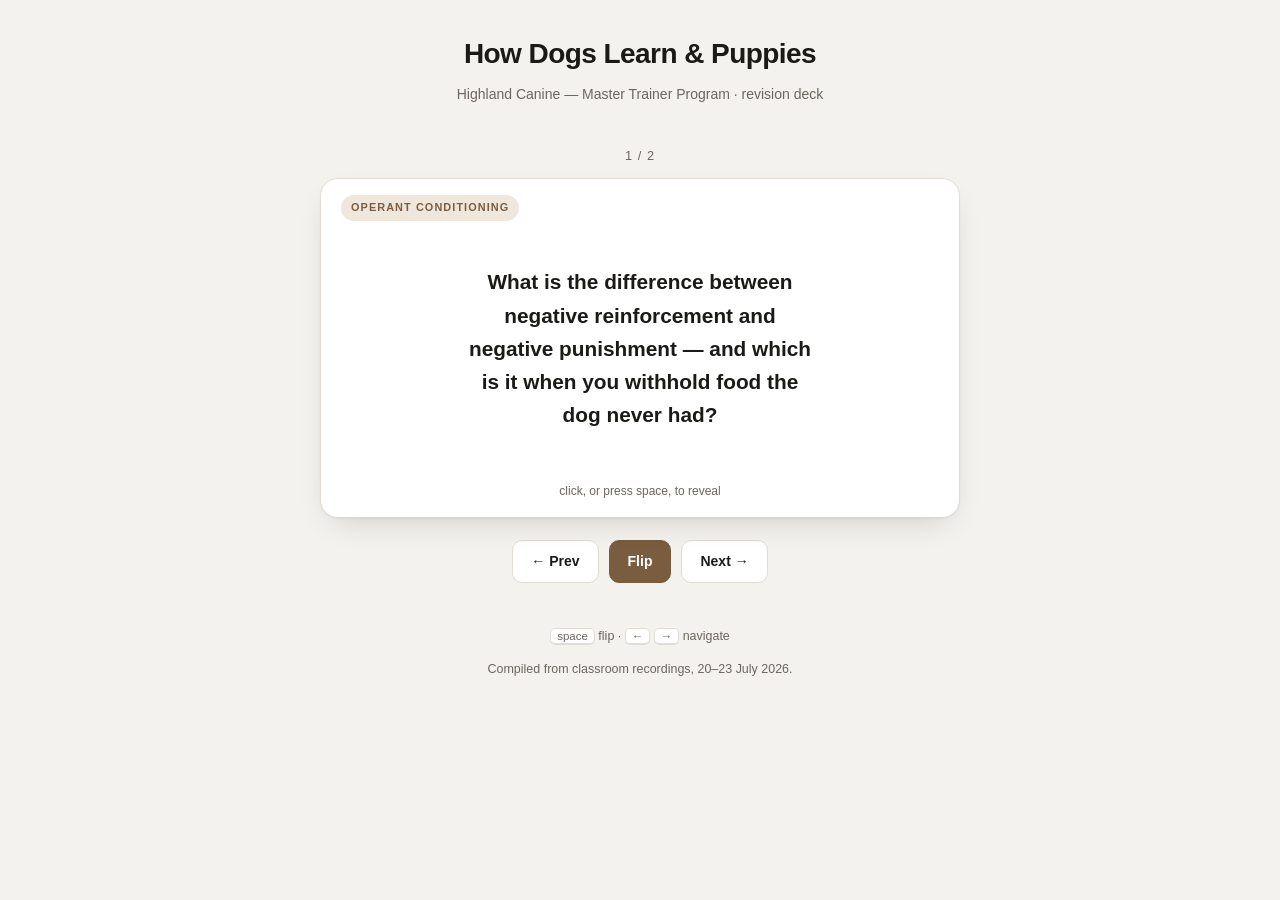
==== index.html @ 69a4d16a "Add flashcard deck: How Dogs Learn & Puppies" ====
<!DOCTYPE html>
<html lang="en">
<head>
<meta charset="utf-8">
<meta name="viewport" content="width=device-width, initial-scale=1">
<title>Highland Canine — Revision Flashcards</title>
<meta name="description" content="Revision flashcards for the Highland Canine Master Trainer Program.">
<style>
  :root {
    --bg: #f4f2ee;
    --surface: #ffffff;
    --ink: #1b1a17;
    --ink-soft: #6b6660;
    --line: #e0dcd5;
    --accent: #7a5c3e;
    --accent-soft: #f0e7dc;
    --shadow: 0 1px 2px rgba(0,0,0,.05), 0 12px 32px -12px rgba(0,0,0,.18);
  }
  @media (prefers-color-scheme: dark) {
    :root {
      --bg: #16151a;
      --surface: #212027;
      --ink: #f0eee9;
      --ink-soft: #9d978e;
      --line: #33323b;
      --accent: #d0a97c;
      --accent-soft: #2c2831;
      --shadow: 0 1px 2px rgba(0,0,0,.3), 0 12px 32px -12px rgba(0,0,0,.6);
    }
  }

  * { box-sizing: border-box; }
  html, body { margin: 0; padding: 0; }
  body {
    background: var(--bg);
    color: var(--ink);
    font: 16px/1.6 ui-sans-serif, -apple-system, "Segoe UI", Roboto, sans-serif;
    min-height: 100vh;
    display: flex;
    flex-direction: column;
    align-items: center;
    padding: 32px 20px 48px;
    -webkit-font-smoothing: antialiased;
  }

  header { text-align: center; margin-bottom: 28px; max-width: 640px; }
  h1 {
    font-size: clamp(1.35rem, 4vw, 1.75rem);
    margin: 0 0 6px;
    letter-spacing: -.02em;
    font-weight: 650;
  }
  .sub { color: var(--ink-soft); font-size: .875rem; margin: 0; }

  .counter {
    font-variant-numeric: tabular-nums;
    color: var(--ink-soft);
    font-size: .8rem;
    letter-spacing: .08em;
    text-transform: uppercase;
    margin-bottom: 12px;
  }

  /* ---- card ---- */
  .stage { width: min(640px, 100%); perspective: 1600px; }
  .card {
    position: relative;
    width: 100%;
    min-height: 340px;
    cursor: pointer;
    transform-style: preserve-3d;
    transition: transform .55s cubic-bezier(.4,.2,.2,1);
  }
  .card.flipped { transform: rotateY(180deg); }

  .face {
    position: absolute;
    inset: 0;
    backface-visibility: hidden;
    -webkit-backface-visibility: hidden;
    background: var(--surface);
    border: 1px solid var(--line);
    border-radius: 18px;
    box-shadow: var(--shadow);
    padding: 36px 32px;
    display: flex;
    flex-direction: column;
    justify-content: center;
    align-items: center;
    text-align: center;
    overflow-y: auto;
  }
  .face.back { transform: rotateY(180deg); }

  .tag {
    position: absolute;
    top: 16px;
    left: 20px;
    font-size: .68rem;
    letter-spacing: .1em;
    text-transform: uppercase;
    color: var(--accent);
    background: var(--accent-soft);
    padding: 4px 10px;
    border-radius: 999px;
    font-weight: 600;
  }

  .q { font-size: clamp(1.05rem, 2.6vw, 1.3rem); font-weight: 600; margin: 0; max-width: 30ch; }
  .hint { position: absolute; bottom: 16px; font-size: .75rem; color: var(--ink-soft); }

  .a { text-align: left; width: 100%; margin: 0; }
  .a p { margin: 0 0 12px; }
  .a p:last-child { margin-bottom: 0; }
  .a strong { color: var(--accent); }
  .a ul { margin: 0; padding-left: 20px; }
  .a li { margin-bottom: 8px; }
  .a li:last-child { margin-bottom: 0; }

  /* ---- controls ---- */
  .controls { display: flex; gap: 10px; margin-top: 22px; align-items: center; }
  button {
    font: inherit;
    font-size: .875rem;
    font-weight: 550;
    color: var(--ink);
    background: var(--surface);
    border: 1px solid var(--line);
    border-radius: 10px;
    padding: 9px 18px;
    cursor: pointer;
    transition: background .15s, border-color .15s, transform .08s;
  }
  button:hover { border-color: var(--accent); }
  button:active { transform: translateY(1px); }
  button.primary { background: var(--accent); color: var(--surface); border-color: var(--accent); }
  @media (prefers-color-scheme: dark) {
    button.primary { color: #16151a; }
  }

  footer { margin-top: 32px; font-size: .78rem; color: var(--ink-soft); text-align: center; }
  kbd {
    font: inherit; font-size: .72rem;
    background: var(--surface); border: 1px solid var(--line);
    border-bottom-width: 2px; border-radius: 5px;
    padding: 1px 6px;
  }
  @media (max-width: 480px) {
    .card { min-height: 300px; }
    .face { padding: 30px 22px; }
    footer .keys { display: none; }
  }
</style>
</head>
<body>

<header>
  <h1>How Dogs Learn &amp; Puppies</h1>
  <p class="sub">Highland Canine — Master Trainer Program · revision deck</p>
</header>

<p class="counter"><span id="pos">1</span> / <span id="total">2</span></p>

<div class="stage">
  <div class="card" id="card">
    <div class="face front">
      <span class="tag" id="tagF"></span>
      <p class="q" id="question"></p>
      <span class="hint">click, or press space, to reveal</span>
    </div>
    <div class="face back">
      <span class="tag" id="tagB"></span>
      <div class="a" id="answer"></div>
    </div>
  </div>
</div>

<div class="controls">
  <button id="prev" aria-label="Previous card">← Prev</button>
  <button id="flip" class="primary">Flip</button>
  <button id="next" aria-label="Next card">Next →</button>
</div>

<footer>
  <p class="keys">
    <kbd>space</kbd> flip · <kbd>←</kbd> <kbd>→</kbd> navigate
  </p>
  <p>Compiled from classroom recordings, 20–23 July 2026.</p>
</footer>

<script>
/* ------------------------------------------------------------------
   To add more cards, append objects to this list. That's the only
   part of the file you need to touch.
   ------------------------------------------------------------------ */
const CARDS = [
  {
    topic: "Operant conditioning",
    q: "What is the difference between negative reinforcement and negative punishment — and which is it when you withhold food the dog never had?",
    a: `<ul>
          <li><strong>Negative reinforcement</strong> — removing an undesirable stimulus in order to <em>increase</em> a behaviour.</li>
          <li><strong>Negative punishment</strong> — removing a desirable stimulus the dog <em>already has</em>, in order to <em>decrease</em> a behaviour (e.g. taking food away after the dog grabs it).</li>
          <li><strong>Withholding food never given is neither.</strong> Nothing has been added or removed. This is properly handled with a <strong>No Reward Mark (NRM)</strong>: a consistent signal — visual, physical or olfactory — telling the dog no reward is coming.</li>
        </ul>`
  },
  {
    topic: "Training structure",
    q: "Name the four phases of training, and identify which is most often rushed and which is most often neglected.",
    a: `<ul>
          <li><strong>1. Acquisition (Teaching)</strong> — the dog learns a brand-new behaviour. Should take the longest; <strong>rushing this is the most common trainer mistake</strong>.</li>
          <li><strong>2. Correction</strong> — the behaviour becomes non-optional; consistent consequences make it obligatory.</li>
          <li><strong>3. Proofing</strong> — the behaviour must hold up in distracting, high-stimulation environments (&ldquo;the three-ring circus&rdquo;).</li>
          <li><strong>4. Maintenance</strong> — <strong>the most neglected phase.</strong> Includes teaching the owner/handler to sustain the behaviour. The trainer hasn't finished the job until that knowledge transfers to the humans.</li>
        </ul>`
  }
];

const card = document.getElementById('card');
const qEl = document.getElementById('question');
const aEl = document.getElementById('answer');
const tagF = document.getElementById('tagF');
const tagB = document.getElementById('tagB');
const posEl = document.getElementById('pos');

let i = 0;

function render() {
  const c = CARDS[i];
  card.classList.remove('flipped');
  // wait for the flip-back to finish before swapping text, so it isn't visible mid-turn
  setTimeout(() => {
    qEl.textContent = c.q;
    aEl.innerHTML = c.a;
    tagF.textContent = tagB.textContent = c.topic;
    posEl.textContent = i + 1;
  }, card.dataset.first ? 0 : 180);
  card.dataset.first = "";
}

function flip() { card.classList.toggle('flipped'); }
function go(step) { i = (i + step + CARDS.length) % CARDS.length; render(); }

document.getElementById('total').textContent = CARDS.length;
document.getElementById('flip').onclick = flip;
card.onclick = flip;
document.getElementById('next').onclick = (e) => { e.stopPropagation(); go(1); };
document.getElementById('prev').onclick = (e) => { e.stopPropagation(); go(-1); };

document.addEventListener('keydown', (e) => {
  if (e.key === ' ' || e.key === 'Enter') { e.preventDefault(); flip(); }
  else if (e.key === 'ArrowRight') go(1);
  else if (e.key === 'ArrowLeft') go(-1);
});

card.dataset.first = "1";
render();
</script>

</body>
</html>
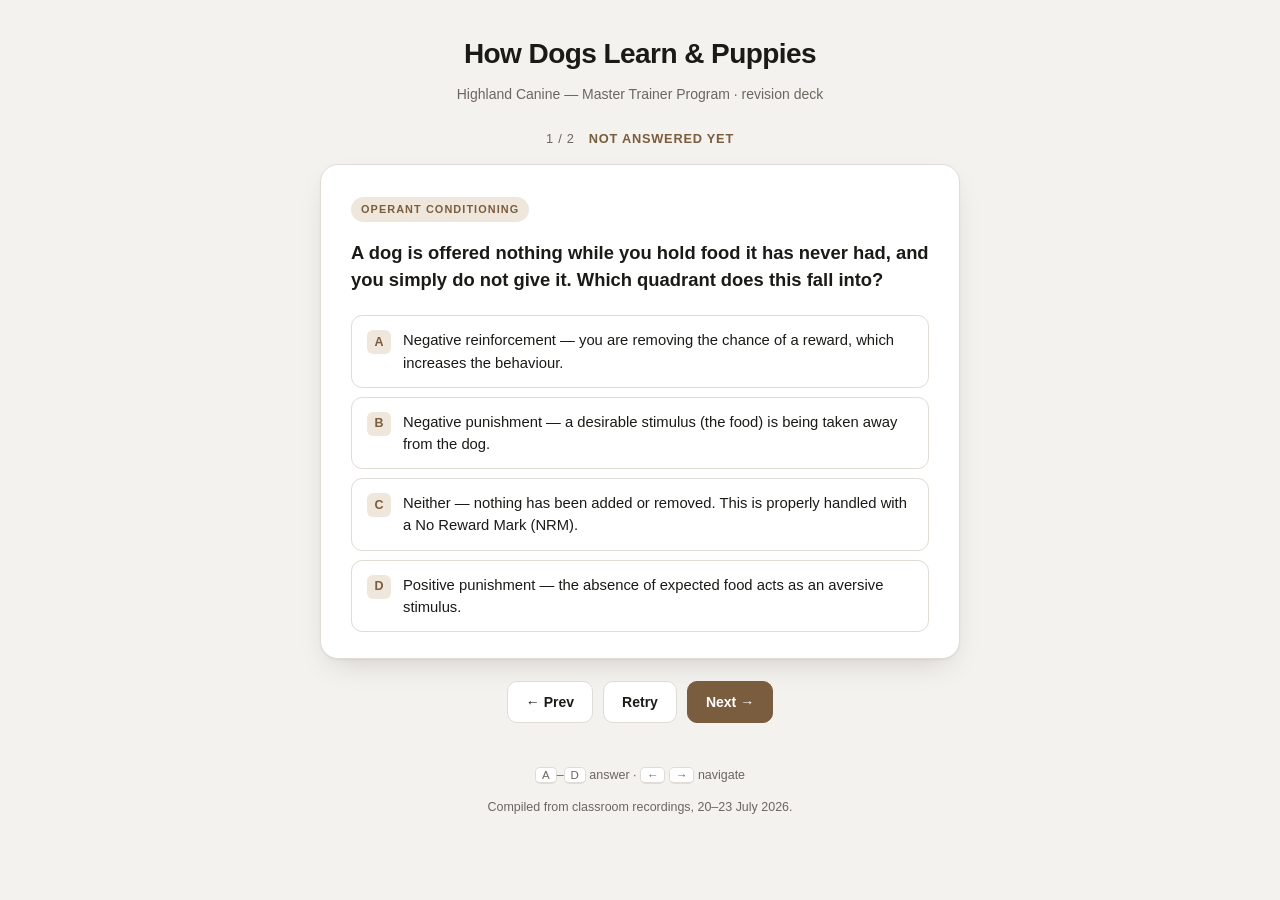
==== commit da0da989: "Convert cards to A-D multiple choice with feedback and explanations" ====
--- a/index.html
+++ b/index.html
@@ -4,7 +4,7 @@
 <meta charset="utf-8">
 <meta name="viewport" content="width=device-width, initial-scale=1">
 <title>Highland Canine — Revision Flashcards</title>
-<meta name="description" content="Revision flashcards for the Highland Canine Master Trainer Program.">
+<meta name="description" content="Multiple-choice revision flashcards for the Highland Canine Master Trainer Program.">
 <style>
   :root {
     --bg: #f4f2ee;
@@ -14,6 +14,10 @@
     --line: #e0dcd5;
     --accent: #7a5c3e;
     --accent-soft: #f0e7dc;
+    --ok: #2f7d52;
+    --ok-soft: #e4f2e9;
+    --no: #b03d3d;
+    --no-soft: #f8e7e5;
     --shadow: 0 1px 2px rgba(0,0,0,.05), 0 12px 32px -12px rgba(0,0,0,.18);
   }
   @media (prefers-color-scheme: dark) {
@@ -25,6 +29,10 @@
       --line: #33323b;
       --accent: #d0a97c;
       --accent-soft: #2c2831;
+      --ok: #6cc48d;
+      --ok-soft: #1e3128;
+      --no: #e08b86;
+      --no-soft: #331f1f;
       --shadow: 0 1px 2px rgba(0,0,0,.3), 0 12px 32px -12px rgba(0,0,0,.6);
     }
   }
@@ -43,111 +51,112 @@
     -webkit-font-smoothing: antialiased;
   }
 
-  header { text-align: center; margin-bottom: 28px; max-width: 640px; }
-  h1 {
-    font-size: clamp(1.35rem, 4vw, 1.75rem);
-    margin: 0 0 6px;
-    letter-spacing: -.02em;
-    font-weight: 650;
-  }
+  header { text-align: center; margin-bottom: 24px; max-width: 640px; }
+  h1 { font-size: clamp(1.35rem, 4vw, 1.75rem); margin: 0 0 6px; letter-spacing: -.02em; font-weight: 650; }
   .sub { color: var(--ink-soft); font-size: .875rem; margin: 0; }
 
-  .counter {
-    font-variant-numeric: tabular-nums;
-    color: var(--ink-soft);
-    font-size: .8rem;
-    letter-spacing: .08em;
-    text-transform: uppercase;
-    margin-bottom: 12px;
-  }
-
-  /* ---- card ---- */
-  .stage { width: min(640px, 100%); perspective: 1600px; }
+  .meta {
+    display: flex; align-items: center; gap: 14px;
+    font-size: .8rem; letter-spacing: .06em; text-transform: uppercase;
+    color: var(--ink-soft); margin-bottom: 14px; font-variant-numeric: tabular-nums;
+  }
+  .score { color: var(--accent); font-weight: 600; }
+
   .card {
-    position: relative;
-    width: 100%;
-    min-height: 340px;
-    cursor: pointer;
-    transform-style: preserve-3d;
-    transition: transform .55s cubic-bezier(.4,.2,.2,1);
-  }
-  .card.flipped { transform: rotateY(180deg); }
-
-  .face {
-    position: absolute;
-    inset: 0;
-    backface-visibility: hidden;
-    -webkit-backface-visibility: hidden;
+    width: min(640px, 100%);
     background: var(--surface);
     border: 1px solid var(--line);
     border-radius: 18px;
     box-shadow: var(--shadow);
-    padding: 36px 32px;
-    display: flex;
-    flex-direction: column;
-    justify-content: center;
-    align-items: center;
-    text-align: center;
-    overflow-y: auto;
-  }
-  .face.back { transform: rotateY(180deg); }
+    padding: 30px 30px 26px;
+  }
 
   .tag {
-    position: absolute;
-    top: 16px;
-    left: 20px;
-    font-size: .68rem;
-    letter-spacing: .1em;
-    text-transform: uppercase;
-    color: var(--accent);
-    background: var(--accent-soft);
-    padding: 4px 10px;
-    border-radius: 999px;
-    font-weight: 600;
-  }
-
-  .q { font-size: clamp(1.05rem, 2.6vw, 1.3rem); font-weight: 600; margin: 0; max-width: 30ch; }
-  .hint { position: absolute; bottom: 16px; font-size: .75rem; color: var(--ink-soft); }
-
-  .a { text-align: left; width: 100%; margin: 0; }
-  .a p { margin: 0 0 12px; }
-  .a p:last-child { margin-bottom: 0; }
-  .a strong { color: var(--accent); }
-  .a ul { margin: 0; padding-left: 20px; }
-  .a li { margin-bottom: 8px; }
-  .a li:last-child { margin-bottom: 0; }
+    display: inline-block;
+    font-size: .68rem; letter-spacing: .1em; text-transform: uppercase;
+    color: var(--accent); background: var(--accent-soft);
+    padding: 4px 10px; border-radius: 999px; font-weight: 600;
+    margin-bottom: 18px;
+  }
+
+  .q { font-size: clamp(1rem, 2.4vw, 1.15rem); font-weight: 600; margin: 0 0 22px; line-height: 1.45; }
+
+  /* ---- options ---- */
+  .opts { display: flex; flex-direction: column; gap: 9px; }
+  .opt {
+    display: flex; align-items: flex-start; gap: 12px;
+    width: 100%; text-align: left;
+    font: inherit; font-size: .925rem; line-height: 1.5;
+    color: var(--ink); background: var(--surface);
+    border: 1px solid var(--line); border-radius: 11px;
+    padding: 13px 15px; cursor: pointer;
+    transition: border-color .15s, background .15s, transform .08s;
+  }
+  .opt:hover:not(:disabled) { border-color: var(--accent); background: var(--accent-soft); }
+  .opt:active:not(:disabled) { transform: translateY(1px); }
+  .opt:disabled { cursor: default; }
+
+  .letter {
+    flex: 0 0 24px; height: 24px;
+    display: grid; place-items: center;
+    border-radius: 6px;
+    background: var(--accent-soft); color: var(--accent);
+    font-size: .78rem; font-weight: 700;
+    margin-top: 1px;
+  }
+
+  .opt.correct { border-color: var(--ok); background: var(--ok-soft); }
+  .opt.correct .letter { background: var(--ok); color: var(--surface); }
+  .opt.wrong { border-color: var(--no); background: var(--no-soft); }
+  .opt.wrong .letter { background: var(--no); color: var(--surface); }
+  .opt.muted { opacity: .5; }
+  @media (prefers-color-scheme: dark) {
+    .opt.correct .letter, .opt.wrong .letter { color: #16151a; }
+  }
+
+  .mark { margin-left: auto; font-weight: 700; font-size: .95rem; padding-left: 8px; }
+  .opt.correct .mark { color: var(--ok); }
+  .opt.wrong .mark { color: var(--no); }
+
+  /* ---- explanation ---- */
+  .explain {
+    margin-top: 20px; padding-top: 18px;
+    border-top: 1px solid var(--line);
+    font-size: .9rem;
+    display: none;
+  }
+  .explain.show { display: block; animation: rise .3s ease both; }
+  @keyframes rise { from { opacity: 0; transform: translateY(6px); } to { opacity: 1; transform: none; } }
+  .verdict { font-weight: 650; margin: 0 0 10px; }
+  .verdict.yes { color: var(--ok); }
+  .verdict.no { color: var(--no); }
+  .explain ul { margin: 0; padding-left: 20px; }
+  .explain li { margin-bottom: 8px; }
+  .explain li:last-child { margin-bottom: 0; }
+  .explain strong { color: var(--accent); }
 
   /* ---- controls ---- */
-  .controls { display: flex; gap: 10px; margin-top: 22px; align-items: center; }
-  button {
-    font: inherit;
-    font-size: .875rem;
-    font-weight: 550;
-    color: var(--ink);
-    background: var(--surface);
-    border: 1px solid var(--line);
-    border-radius: 10px;
-    padding: 9px 18px;
-    cursor: pointer;
-    transition: background .15s, border-color .15s, transform .08s;
-  }
-  button:hover { border-color: var(--accent); }
-  button:active { transform: translateY(1px); }
-  button.primary { background: var(--accent); color: var(--surface); border-color: var(--accent); }
-  @media (prefers-color-scheme: dark) {
-    button.primary { color: #16151a; }
-  }
-
-  footer { margin-top: 32px; font-size: .78rem; color: var(--ink-soft); text-align: center; }
+  .controls { display: flex; gap: 10px; margin-top: 22px; }
+  button.nav {
+    font: inherit; font-size: .875rem; font-weight: 550;
+    color: var(--ink); background: var(--surface);
+    border: 1px solid var(--line); border-radius: 10px;
+    padding: 9px 18px; cursor: pointer;
+    transition: border-color .15s, transform .08s;
+  }
+  button.nav:hover { border-color: var(--accent); }
+  button.nav:active { transform: translateY(1px); }
+  button.nav.primary { background: var(--accent); color: var(--surface); border-color: var(--accent); }
+  @media (prefers-color-scheme: dark) { button.nav.primary { color: #16151a; } }
+
+  footer { margin-top: 30px; font-size: .78rem; color: var(--ink-soft); text-align: center; }
   kbd {
     font: inherit; font-size: .72rem;
     background: var(--surface); border: 1px solid var(--line);
-    border-bottom-width: 2px; border-radius: 5px;
-    padding: 1px 6px;
+    border-bottom-width: 2px; border-radius: 5px; padding: 1px 6px;
   }
   @media (max-width: 480px) {
-    .card { min-height: 300px; }
-    .face { padding: 30px 22px; }
+    .card { padding: 24px 20px 22px; }
     footer .keys { display: none; }
   }
 </style>
@@ -159,100 +168,153 @@
   <p class="sub">Highland Canine — Master Trainer Program · revision deck</p>
 </header>
 
-<p class="counter"><span id="pos">1</span> / <span id="total">2</span></p>
-
-<div class="stage">
-  <div class="card" id="card">
-    <div class="face front">
-      <span class="tag" id="tagF"></span>
-      <p class="q" id="question"></p>
-      <span class="hint">click, or press space, to reveal</span>
-    </div>
-    <div class="face back">
-      <span class="tag" id="tagB"></span>
-      <div class="a" id="answer"></div>
-    </div>
+<div class="meta">
+  <span><span id="pos">1</span> / <span id="total">2</span></span>
+  <span class="score" id="score">0 correct</span>
+</div>
+
+<div class="card">
+  <span class="tag" id="tag"></span>
+  <p class="q" id="question"></p>
+  <div class="opts" id="opts"></div>
+  <div class="explain" id="explain">
+    <p class="verdict" id="verdict"></p>
+    <div id="explainBody"></div>
   </div>
 </div>
 
 <div class="controls">
-  <button id="prev" aria-label="Previous card">← Prev</button>
-  <button id="flip" class="primary">Flip</button>
-  <button id="next" aria-label="Next card">Next →</button>
+  <button class="nav" id="prev">← Prev</button>
+  <button class="nav" id="retry">Retry</button>
+  <button class="nav primary" id="next">Next →</button>
 </div>
 
 <footer>
-  <p class="keys">
-    <kbd>space</kbd> flip · <kbd>←</kbd> <kbd>→</kbd> navigate
-  </p>
+  <p class="keys"><kbd>A</kbd>–<kbd>D</kbd> answer · <kbd>←</kbd> <kbd>→</kbd> navigate</p>
   <p>Compiled from classroom recordings, 20–23 July 2026.</p>
 </footer>
 
 <script>
 /* ------------------------------------------------------------------
-   To add more cards, append objects to this list. That's the only
-   part of the file you need to touch.
+   To add more questions, append objects to this list. Mark the right
+   answer with `correct: true`. That's the only part you need to touch.
    ------------------------------------------------------------------ */
 const CARDS = [
   {
     topic: "Operant conditioning",
-    q: "What is the difference between negative reinforcement and negative punishment — and which is it when you withhold food the dog never had?",
-    a: `<ul>
-          <li><strong>Negative reinforcement</strong> — removing an undesirable stimulus in order to <em>increase</em> a behaviour.</li>
-          <li><strong>Negative punishment</strong> — removing a desirable stimulus the dog <em>already has</em>, in order to <em>decrease</em> a behaviour (e.g. taking food away after the dog grabs it).</li>
-          <li><strong>Withholding food never given is neither.</strong> Nothing has been added or removed. This is properly handled with a <strong>No Reward Mark (NRM)</strong>: a consistent signal — visual, physical or olfactory — telling the dog no reward is coming.</li>
-        </ul>`
+    q: "A dog is offered nothing while you hold food it has never had, and you simply do not give it. Which quadrant does this fall into?",
+    options: [
+      { t: "Negative reinforcement — you are removing the chance of a reward, which increases the behaviour." },
+      { t: "Negative punishment — a desirable stimulus (the food) is being taken away from the dog." },
+      { t: "Neither — nothing has been added or removed. This is properly handled with a No Reward Mark (NRM).", correct: true },
+      { t: "Positive punishment — the absence of expected food acts as an aversive stimulus." }
+    ],
+    explain: `<ul>
+        <li><strong>Negative reinforcement</strong> — removing an undesirable stimulus in order to <em>increase</em> a behaviour.</li>
+        <li><strong>Negative punishment</strong> — removing a desirable stimulus the dog <em>already has</em>, in order to <em>decrease</em> a behaviour (e.g. taking food away after the dog grabs it).</li>
+        <li>Food the dog never had <strong>cannot be removed</strong>, so neither applies. Use a <strong>No Reward Mark (NRM)</strong>: a consistent signal — visual, physical or olfactory — telling the dog no reward is coming.</li>
+      </ul>`
   },
   {
     topic: "Training structure",
-    q: "Name the four phases of training, and identify which is most often rushed and which is most often neglected.",
-    a: `<ul>
-          <li><strong>1. Acquisition (Teaching)</strong> — the dog learns a brand-new behaviour. Should take the longest; <strong>rushing this is the most common trainer mistake</strong>.</li>
-          <li><strong>2. Correction</strong> — the behaviour becomes non-optional; consistent consequences make it obligatory.</li>
-          <li><strong>3. Proofing</strong> — the behaviour must hold up in distracting, high-stimulation environments (&ldquo;the three-ring circus&rdquo;).</li>
-          <li><strong>4. Maintenance</strong> — <strong>the most neglected phase.</strong> Includes teaching the owner/handler to sustain the behaviour. The trainer hasn't finished the job until that knowledge transfers to the humans.</li>
-        </ul>`
+    q: "Which option correctly lists the four phases of training in order, with the right phase identified as most-rushed and most-neglected?",
+    options: [
+      { t: "Acquisition → Correction → Proofing → Maintenance. Acquisition is most often rushed; Maintenance is most often neglected.", correct: true },
+      { t: "Acquisition → Proofing → Correction → Maintenance. Proofing is most often rushed; Correction is most often neglected." },
+      { t: "Teaching → Shaping → Chaining → Proofing. Shaping is most often rushed; Chaining is most often neglected." },
+      { t: "Acquisition → Correction → Proofing → Maintenance. Correction is most often rushed; Proofing is most often neglected." }
+    ],
+    explain: `<ul>
+        <li><strong>1. Acquisition (Teaching)</strong> — the dog learns a brand-new behaviour. Should take the longest; <strong>rushing it is the most common trainer mistake</strong>.</li>
+        <li><strong>2. Correction</strong> — the behaviour becomes non-optional; consistent consequences make it obligatory.</li>
+        <li><strong>3. Proofing</strong> — the behaviour must hold up in distracting, high-stimulation environments (&ldquo;the three-ring circus&rdquo;).</li>
+        <li><strong>4. Maintenance</strong> — <strong>the most neglected phase.</strong> Includes teaching the owner/handler to sustain the behaviour. The trainer hasn't finished the job until that knowledge transfers to the humans.</li>
+      </ul>`
   }
 ];
 
-const card = document.getElementById('card');
-const qEl = document.getElementById('question');
-const aEl = document.getElementById('answer');
-const tagF = document.getElementById('tagF');
-const tagB = document.getElementById('tagB');
-const posEl = document.getElementById('pos');
-
+const LETTERS = ["A", "B", "C", "D", "E", "F"];
+const $ = id => document.getElementById(id);
+const answered = new Array(CARDS.length).fill(null); // stores chosen index
 let i = 0;
 
 function render() {
   const c = CARDS[i];
-  card.classList.remove('flipped');
-  // wait for the flip-back to finish before swapping text, so it isn't visible mid-turn
-  setTimeout(() => {
-    qEl.textContent = c.q;
-    aEl.innerHTML = c.a;
-    tagF.textContent = tagB.textContent = c.topic;
-    posEl.textContent = i + 1;
-  }, card.dataset.first ? 0 : 180);
-  card.dataset.first = "";
+  $('tag').textContent = c.topic;
+  $('question').textContent = c.q;
+  $('pos').textContent = i + 1;
+
+  const opts = $('opts');
+  opts.innerHTML = '';
+  c.options.forEach((o, n) => {
+    const b = document.createElement('button');
+    b.className = 'opt';
+    b.innerHTML = `<span class="letter">${LETTERS[n]}</span><span>${o.t}</span>`;
+    b.onclick = () => choose(n);
+    opts.appendChild(b);
+  });
+
+  if (answered[i] !== null) reveal(answered[i]);
+  else {
+    $('explain').classList.remove('show');
+  }
+  updateScore();
 }
 
-function flip() { card.classList.toggle('flipped'); }
+function choose(n) {
+  if (answered[i] !== null) return;   // already answered
+  answered[i] = n;
+  reveal(n);
+  updateScore();
+}
+
+function reveal(chosen) {
+  const c = CARDS[i];
+  const buttons = [...$('opts').children];
+  buttons.forEach((b, n) => {
+    b.disabled = true;
+    const isCorrect = !!c.options[n].correct;
+    if (isCorrect) {
+      b.classList.add('correct');
+      b.insertAdjacentHTML('beforeend', '<span class="mark">✓</span>');
+    } else if (n === chosen) {
+      b.classList.add('wrong');
+      b.insertAdjacentHTML('beforeend', '<span class="mark">✕</span>');
+    } else {
+      b.classList.add('muted');
+    }
+  });
+
+  const gotIt = !!c.options[chosen].correct;
+  const v = $('verdict');
+  v.textContent = gotIt ? "Correct" : "Not quite";
+  v.className = 'verdict ' + (gotIt ? 'yes' : 'no');
+  $('explainBody').innerHTML = c.explain;
+  $('explain').classList.add('show');
+}
+
+function updateScore() {
+  const n = answered.reduce((acc, a, idx) =>
+    acc + (a !== null && CARDS[idx].options[a].correct ? 1 : 0), 0);
+  const done = answered.filter(a => a !== null).length;
+  $('score').textContent = done ? `${n} / ${done} correct` : 'not answered yet';
+}
+
 function go(step) { i = (i + step + CARDS.length) % CARDS.length; render(); }
 
-document.getElementById('total').textContent = CARDS.length;
-document.getElementById('flip').onclick = flip;
-card.onclick = flip;
-document.getElementById('next').onclick = (e) => { e.stopPropagation(); go(1); };
-document.getElementById('prev').onclick = (e) => { e.stopPropagation(); go(-1); };
+$('total').textContent = CARDS.length;
+$('next').onclick = () => go(1);
+$('prev').onclick = () => go(-1);
+$('retry').onclick = () => { answered[i] = null; render(); };
 
 document.addEventListener('keydown', (e) => {
-  if (e.key === ' ' || e.key === 'Enter') { e.preventDefault(); flip(); }
+  const k = e.key.toUpperCase();
+  const n = LETTERS.indexOf(k);
+  if (n > -1 && n < CARDS[i].options.length) { choose(n); }
   else if (e.key === 'ArrowRight') go(1);
   else if (e.key === 'ArrowLeft') go(-1);
 });
 
-card.dataset.first = "1";
 render();
 </script>
 
